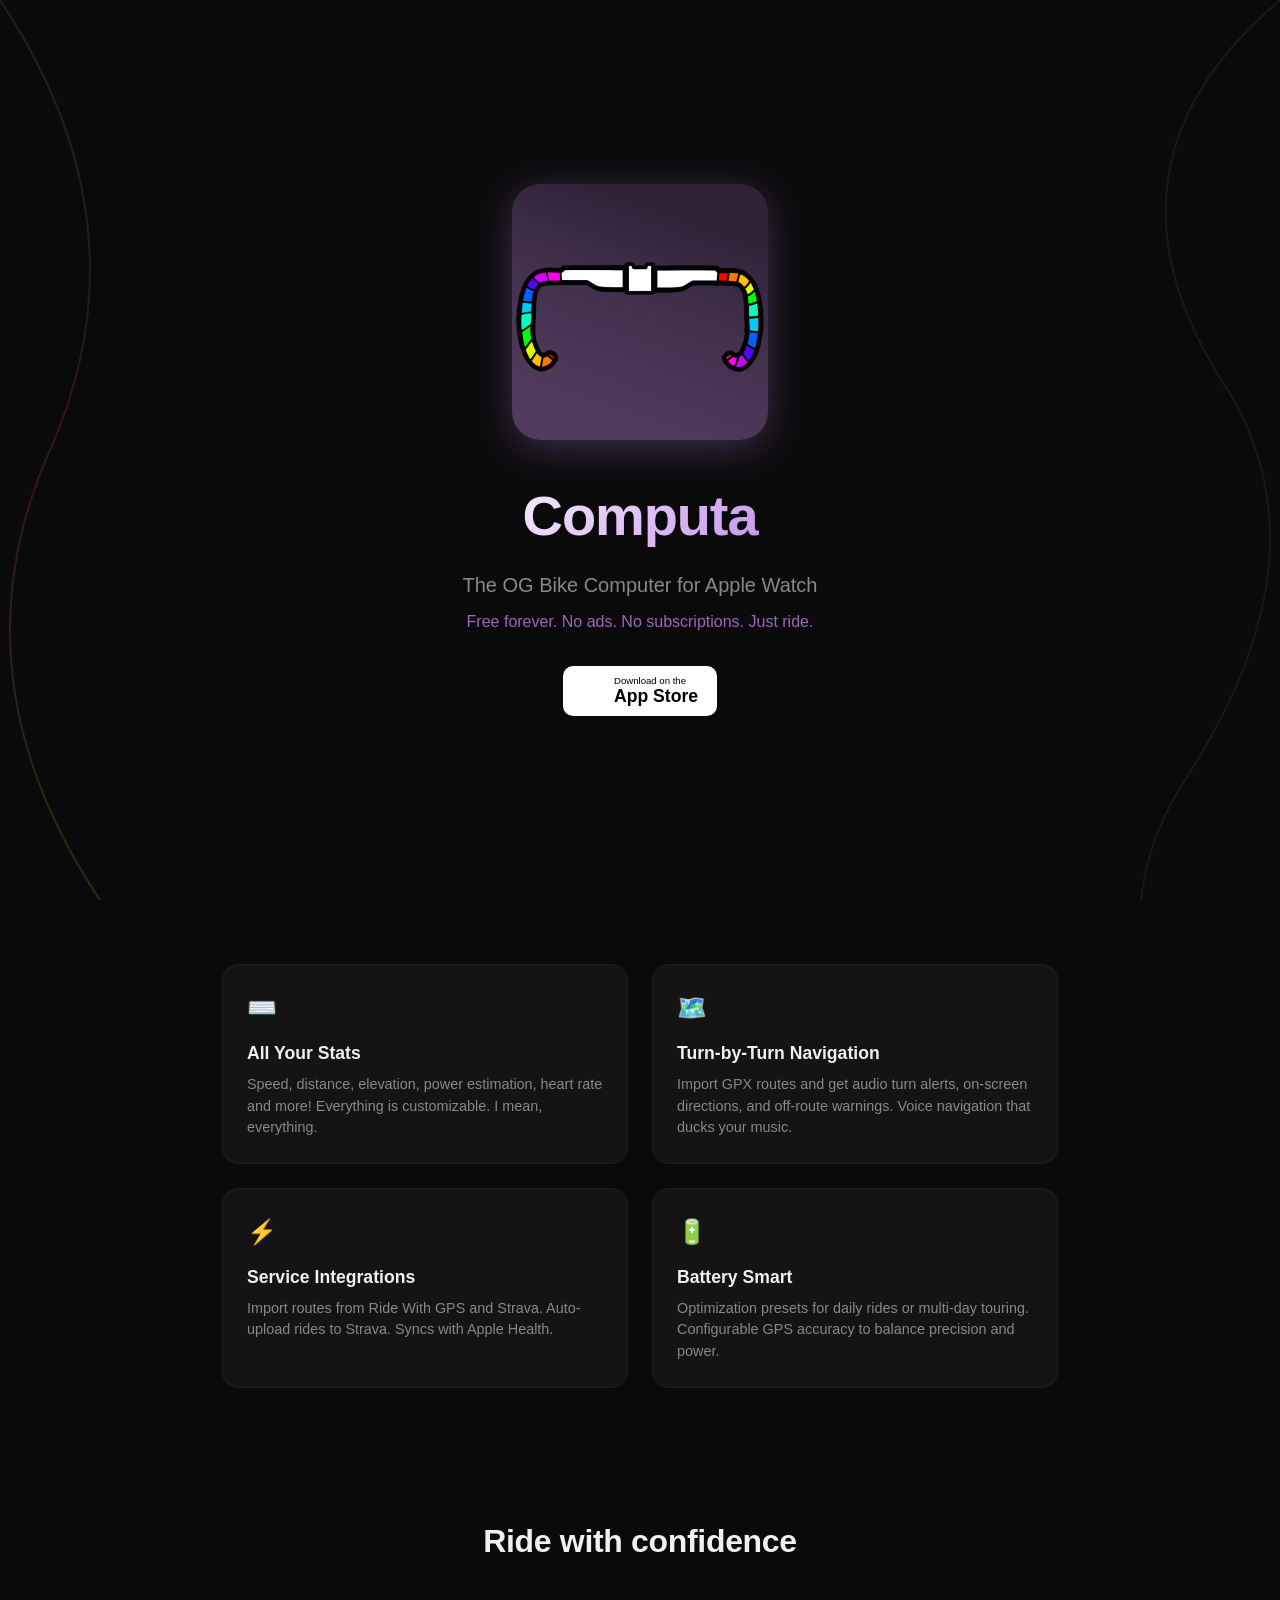
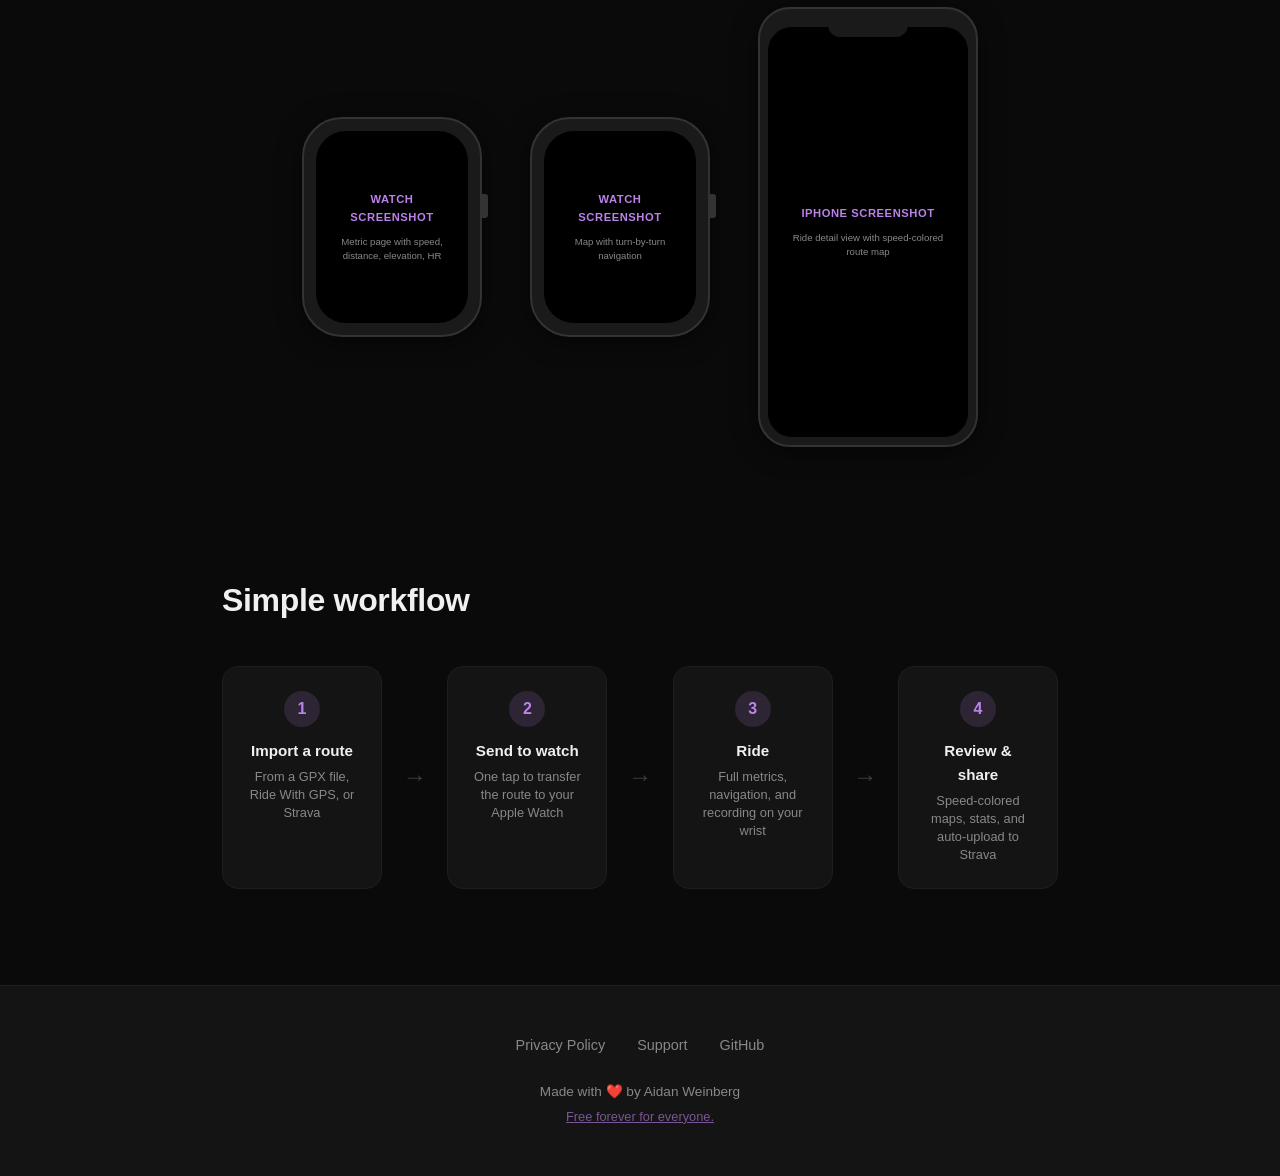
==== index.html @ 2094fc92 "gh page" ====
<!DOCTYPE html>
<html lang="en">

<head>
  <meta charset="UTF-8">
  <meta name="viewport" content="width=device-width, initial-scale=1.0">
  <title>Computa — OG Bike Computer</title>
  <link rel="icon" type="image/png" href="icon.png">
  <link rel="stylesheet" href="style.css">
</head>

<body>
  <!-- Decorative route lines -->
  <svg class="route-line route-line-1" viewBox="0 0 400 800" preserveAspectRatio="none">
    <path d="M 50 0 Q 200 200 100 400 Q 0 600 150 800" stroke="url(#routeGrad1)" stroke-width="2" fill="none"
      opacity="0.15" />
    <defs>
      <linearGradient id="routeGrad1" x1="0" y1="0" x2="0" y2="1">
        <stop offset="0%" stop-color="#bc82eb" />
        <stop offset="50%" stop-color="#ff6b6b" />
        <stop offset="100%" stop-color="#ffd93d" />
      </linearGradient>
    </defs>
  </svg>
  <svg class="route-line route-line-2" viewBox="0 0 400 800" preserveAspectRatio="none">
    <path d="M 350 0 Q 150 150 300 350 Q 400 500 250 700 Q 150 850 300 1000" stroke="url(#routeGrad2)" stroke-width="2"
      fill="none" opacity="0.1" />
    <defs>
      <linearGradient id="routeGrad2" x1="0" y1="0" x2="0" y2="1">
        <stop offset="0%" stop-color="#4ecdc4" />
        <stop offset="50%" stop-color="#bc82eb" />
        <stop offset="100%" stop-color="#ff6b6b" />
      </linearGradient>
    </defs>
  </svg>

  <!-- Hero -->
  <header class="hero">
    <div class="hero-content">
      <img src="icon.png" alt="Computa app icon" class="app-icon">
      <h1>Computa</h1>
      <p class="tagline">The OG Bike Computer for Apple Watch</p>
      <p class="subtitle">Free forever. No ads. No subscriptions. Just ride.</p>
      <a href="#" class="app-store-badge">
        <!-- Replace with actual App Store badge when available -->
        <div class="badge-placeholder">
          <svg width="24" height="24" viewBox="0 0 24 24" fill="white">
            <path
              d="M18.71 19.5c-.83 1.24-1.71 2.45-3.05 2.47-1.34.03-1.77-.79-3.29-.79-1.53 0-2 .77-3.27.82-1.31.05-2.3-1.32-3.14-2.53C4.25 17 2.94 12.45 4.7 9.39c.87-1.52 2.43-2.48 4.12-2.51 1.28-.02 2.5.87 3.29.87.78 0 2.26-1.07 3.8-.91.65.03 2.47.26 3.64 1.98-.09.06-2.17 1.28-2.15 3.81.03 3.02 2.65 4.03 2.68 4.04-.03.07-.42 1.44-1.38 2.83M13 3.5c.73-.83 1.94-1.46 2.94-1.5.13 1.17-.34 2.35-1.04 3.19-.69.85-1.83 1.51-2.95 1.42-.15-1.15.41-2.35 1.05-3.11z" />
          </svg>
          <div>
            <span class="badge-small">Download on the</span>
            <span class="badge-large">App Store</span>
          </div>
        </div>
      </a>
    </div>
  </header>

  <!-- Features -->
  <section class="features">
    <div class="feature-grid">
      <div class="feature">
        <div class="feature-icon">&#x2328;&#xFE0F;</div>
        <h3>All Your Stats</h3>
        <p>Speed, distance, elevation, power estimation, heart rate and more!
          Everything is customizable. I mean, everything.
        </p>
      </div>
      <div class="feature">
        <div class="feature-icon">&#x1F5FA;&#xFE0F;</div>
        <h3>Turn-by-Turn Navigation</h3>
        <p>Import GPX routes and get audio turn alerts, on-screen directions, and off-route warnings. Voice navigation
          that ducks your music.</p>
      </div>
      <div class="feature">
        <div class="feature-icon">&#x26A1;</div>
        <h3>Service Integrations</h3>
        <p>Import routes from Ride With GPS and Strava. Auto-upload rides to Strava. Syncs with Apple Health.</p>
      </div>
      <div class="feature">
        <div class="feature-icon">&#x1F50B;</div>
        <h3>Battery Smart</h3>
        <p>Optimization presets for daily rides or multi-day touring. Configurable GPS accuracy to balance precision and
          power.</p>
      </div>
    </div>
  </section>

  <!-- Device Preview -->
  <section class="preview">
    <h2>Ride with confidence</h2>
    <div class="device-row">
      <div class="watch-frame">
        <div class="watch-bezel">
          <div class="watch-screen">
            <!-- Placeholder for watch screenshot -->
            <div class="placeholder-content">
              <span class="placeholder-label">Watch screenshot</span>
              <span class="placeholder-detail">Metric page with speed, distance, elevation, HR</span>
            </div>
          </div>
        </div>
        <div class="watch-crown"></div>
      </div>

      <div class="watch-frame">
        <div class="watch-bezel">
          <div class="watch-screen">
            <!-- Placeholder for navigation screenshot -->
            <div class="placeholder-content">
              <span class="placeholder-label">Watch screenshot</span>
              <span class="placeholder-detail">Map with turn-by-turn navigation</span>
            </div>
          </div>
        </div>
        <div class="watch-crown"></div>
      </div>

      <div class="phone-frame">
        <div class="phone-notch"></div>
        <div class="phone-screen">
          <!-- Placeholder for phone screenshot -->
          <div class="placeholder-content">
            <span class="placeholder-label">iPhone screenshot</span>
            <span class="placeholder-detail">Ride detail view with speed-colored route map</span>
          </div>
        </div>
      </div>
    </div>
  </section>

  <!-- How it works -->
  <section class="how-it-works">
    <h2>Simple workflow</h2>
    <div class="steps">
      <div class="step">
        <div class="step-number">1</div>
        <h3>Import a route</h3>
        <p>From a GPX file, Ride With GPS, or Strava</p>
      </div>
      <div class="step-arrow">&rarr;</div>
      <div class="step">
        <div class="step-number">2</div>
        <h3>Send to watch</h3>
        <p>One tap to transfer the route to your Apple Watch</p>
      </div>
      <div class="step-arrow">&rarr;</div>
      <div class="step">
        <div class="step-number">3</div>
        <h3>Ride</h3>
        <p>Full metrics, navigation, and recording on your wrist</p>
      </div>
      <div class="step-arrow">&rarr;</div>
      <div class="step">
        <div class="step-number">4</div>
        <h3>Review & share</h3>
        <p>Speed-colored maps, stats, and auto-upload to Strava</p>
      </div>
    </div>
  </section>

  <!-- Footer -->
  <footer>
    <div class="footer-content">
      <div class="footer-links">
        <a href="privacy.html">Privacy Policy</a>
        <a href="support.html">Support</a>
        <a href="https://github.com/Aidan3445/OG-Bike-Computer">GitHub</a>
      </div>
      <p class="footer-note">Made with &#x2764;&#xFE0F; by Aidan Weinberg</p>
      <a class="footer-free" href="https://www.buymeacoffee.com/aidanweinberg" target="_blank"
        rel="noopener noreferrer">
        Free forever for everyone.
      </a>
    </div>
  </footer>
</body>

</html>
---- style.css ----
/* === Reset & Base === */
*, *::before, *::after {
    margin: 0;
    padding: 0;
    box-sizing: border-box;
}

:root {
    --accent: #bc82eb;
    --accent-dim: rgba(188, 130, 235, 0.15);
    --bg: #0a0a0a;
    --surface: #141414;
    --surface-2: #1e1e1e;
    --text: #f0f0f0;
    --text-dim: #888;
    --rainbow-1: #ff6b6b;
    --rainbow-2: #ffd93d;
    --rainbow-3: #6bcb77;
    --rainbow-4: #4ecdc4;
    --rainbow-5: #bc82eb;
}

html {
    scroll-behavior: smooth;
}

body {
    font-family: -apple-system, BlinkMacSystemFont, 'SF Pro Display', 'Helvetica Neue', sans-serif;
    background: var(--bg);
    color: var(--text);
    line-height: 1.6;
    overflow-x: hidden;
    position: relative;
}

/* === Decorative Route Lines === */
.route-line {
    position: fixed;
    top: 0;
    height: 100vh;
    width: 400px;
    pointer-events: none;
    z-index: 0;
}

.route-line-1 {
    left: -50px;
}

.route-line-2 {
    right: -50px;
}

/* === Hero === */
.hero {
    min-height: 100vh;
    display: flex;
    align-items: center;
    justify-content: center;
    text-align: center;
    position: relative;
    z-index: 1;
    padding: 2rem;
}

.hero-content {
    max-width: 600px;
}

.app-icon {
    width: 256px;
    height: 256px;
    border-radius: 28px;
    box-shadow: 0 8px 40px rgba(188, 130, 235, 0.3);
    margin-bottom: 1.5rem;
}

.hero h1 {
    font-size: 3.5rem;
    font-weight: 700;
    letter-spacing: -0.02em;
    background: linear-gradient(135deg, #fff 0%, var(--accent) 100%);
    -webkit-background-clip: text;
    -webkit-text-fill-color: transparent;
    background-clip: text;
}

.tagline {
    font-size: 1.25rem;
    color: var(--text-dim);
    margin-top: 0.5rem;
}

.subtitle {
    font-size: 1rem;
    color: var(--accent);
    margin-top: 0.5rem;
    opacity: 0.8;
}

.app-store-badge {
    display: inline-block;
    margin-top: 2rem;
    text-decoration: none;
}

.badge-placeholder {
    display: flex;
    align-items: center;
    gap: 0.5rem;
    background: #fff;
    color: #000;
    padding: 0.6rem 1.2rem;
    border-radius: 10px;
    transition: transform 0.2s;
}

.badge-placeholder:hover {
    transform: scale(1.05);
}

.badge-small {
    display: block;
    font-size: 0.6rem;
    line-height: 1;
    text-align: left;
}

.badge-large {
    display: block;
    font-size: 1.1rem;
    font-weight: 600;
    line-height: 1.2;
}

/* === Features === */
.features {
    position: relative;
    z-index: 1;
    padding: 4rem 2rem;
    max-width: 900px;
    margin: 0 auto;
}

.feature-grid {
    display: grid;
    grid-template-columns: repeat(2, 1fr);
    gap: 1.5rem;
}

.feature {
    background: var(--surface);
    border: 1px solid var(--surface-2);
    border-radius: 16px;
    padding: 1.5rem;
    transition: border-color 0.3s;
}

.feature:hover {
    border-color: var(--accent);
}

.feature-icon {
    font-size: 1.5rem;
    margin-bottom: 0.75rem;
}

.feature h3 {
    font-size: 1.1rem;
    font-weight: 600;
    margin-bottom: 0.4rem;
}

.feature p {
    font-size: 0.9rem;
    color: var(--text-dim);
    line-height: 1.5;
}

/* === Device Preview === */
.preview {
    position: relative;
    z-index: 1;
    padding: 4rem 2rem;
    text-align: center;
}

.preview h2, .how-it-works h2 {
    font-size: 2rem;
    font-weight: 700;
    margin-bottom: 2.5rem;
    letter-spacing: -0.01em;
}

.device-row {
    display: flex;
    align-items: center;
    justify-content: center;
    gap: 3rem;
    flex-wrap: wrap;
}

/* Watch frame */
.watch-frame {
    position: relative;
}

.watch-bezel {
    width: 180px;
    height: 220px;
    background: #1a1a1a;
    border-radius: 40px;
    padding: 12px;
    border: 2px solid #333;
    box-shadow: 0 4px 24px rgba(0,0,0,0.5);
}

.watch-screen {
    width: 100%;
    height: 100%;
    background: #000;
    border-radius: 30px;
    display: flex;
    align-items: center;
    justify-content: center;
    overflow: hidden;
}

.watch-crown {
    position: absolute;
    right: -6px;
    top: 35%;
    width: 6px;
    height: 24px;
    background: #333;
    border-radius: 0 3px 3px 0;
}

/* Phone frame */
.phone-frame {
    width: 220px;
    height: 440px;
    background: #1a1a1a;
    border-radius: 32px;
    padding: 8px;
    border: 2px solid #333;
    box-shadow: 0 4px 24px rgba(0,0,0,0.5);
    position: relative;
    display: flex;
    flex-direction: column;
}

.phone-notch {
    width: 80px;
    height: 20px;
    background: #1a1a1a;
    border-radius: 0 0 12px 12px;
    margin: 0 auto;
    position: relative;
    z-index: 2;
}

.phone-screen {
    flex: 1;
    background: #000;
    border-radius: 24px;
    display: flex;
    align-items: center;
    justify-content: center;
    margin-top: -10px;
    overflow: hidden;
}

/* Placeholder content for device screens */
.placeholder-content {
    display: flex;
    flex-direction: column;
    align-items: center;
    gap: 0.5rem;
    padding: 1rem;
    text-align: center;
}

.placeholder-label {
    font-size: 0.7rem;
    font-weight: 600;
    color: var(--accent);
    text-transform: uppercase;
    letter-spacing: 0.05em;
}

.placeholder-detail {
    font-size: 0.6rem;
    color: var(--text-dim);
    line-height: 1.4;
}

/* === How It Works === */
.how-it-works {
    position: relative;
    z-index: 1;
    padding: 4rem 2rem;
    max-width: 900px;
    margin: 0 auto;
}

.steps {
    display: grid;
    align-items: center;
    justify-content: center;
    gap: 1rem;
    grid-template-columns: repeat(7, 1fr);
}

.step {
    background: var(--surface);
    border: 1px solid var(--surface-2);
    border-radius: 16px;
    padding: 1.5rem;
    text-align: center;
    width: 160px;
    transition: border-color 0.3s;
    height: 100%;
}

.step:hover {
    border-color: var(--accent);
}

.step-number {
    width: 36px;
    height: 36px;
    line-height: 36px;
    border-radius: 50%;
    background: var(--accent-dim);
    color: var(--accent);
    font-weight: 700;
    font-size: 1rem;
    margin: 0 auto 0.75rem;
}

.step h3 {
    font-size: 0.95rem;
    font-weight: 600;
    margin-bottom: 0.3rem;
}

.step p {
    font-size: 0.8rem;
    color: var(--text-dim);
    line-height: 1.4;
}

.step-arrow {
    font-size: 1.5rem;
    color: var(--text-dim);
    opacity: 0.4;
    margin: 0 auto;
}

/* === Footer === */
footer {
    position: relative;
    z-index: 1;
    padding: 3rem 2rem;
    border-top: 1px solid var(--surface-2);
    margin-top: 2rem;
    background: var(--surface);
}

.footer-content {
    max-width: 600px;
    margin: 0 auto;
    text-align: center;
}

.footer-links {
    display: flex;
    justify-content: center;
    gap: 2rem;
    margin-bottom: 1.5rem;
}

.footer-links a {
    color: var(--text-dim);
    text-decoration: none;
    font-size: 0.9rem;
    transition: color 0.2s;
}

.footer-links a:hover {
    color: var(--accent);
}

.footer-note {
    font-size: 0.85rem;
    color: var(--text-dim);
}

.footer-free {
    font-size: 0.8rem;
    color: var(--accent);
    opacity: 0.6;
    margin-top: 0.25rem;
}

/* === Responsive === */
@media (max-width: 700px) {
    .hero h1 {
        font-size: 2.5rem;
    }

    .feature-grid {
        grid-template-columns: 1fr;
    }

    .device-row {
        gap: 2rem;
    }

    .steps {
        flex-direction: column;
    }

    .step-arrow {
        transform: rotate(90deg);
    }

    .step {
        width: 100%;
        max-width: 280px;
    }

    .route-line {
        display: none;
    }
}
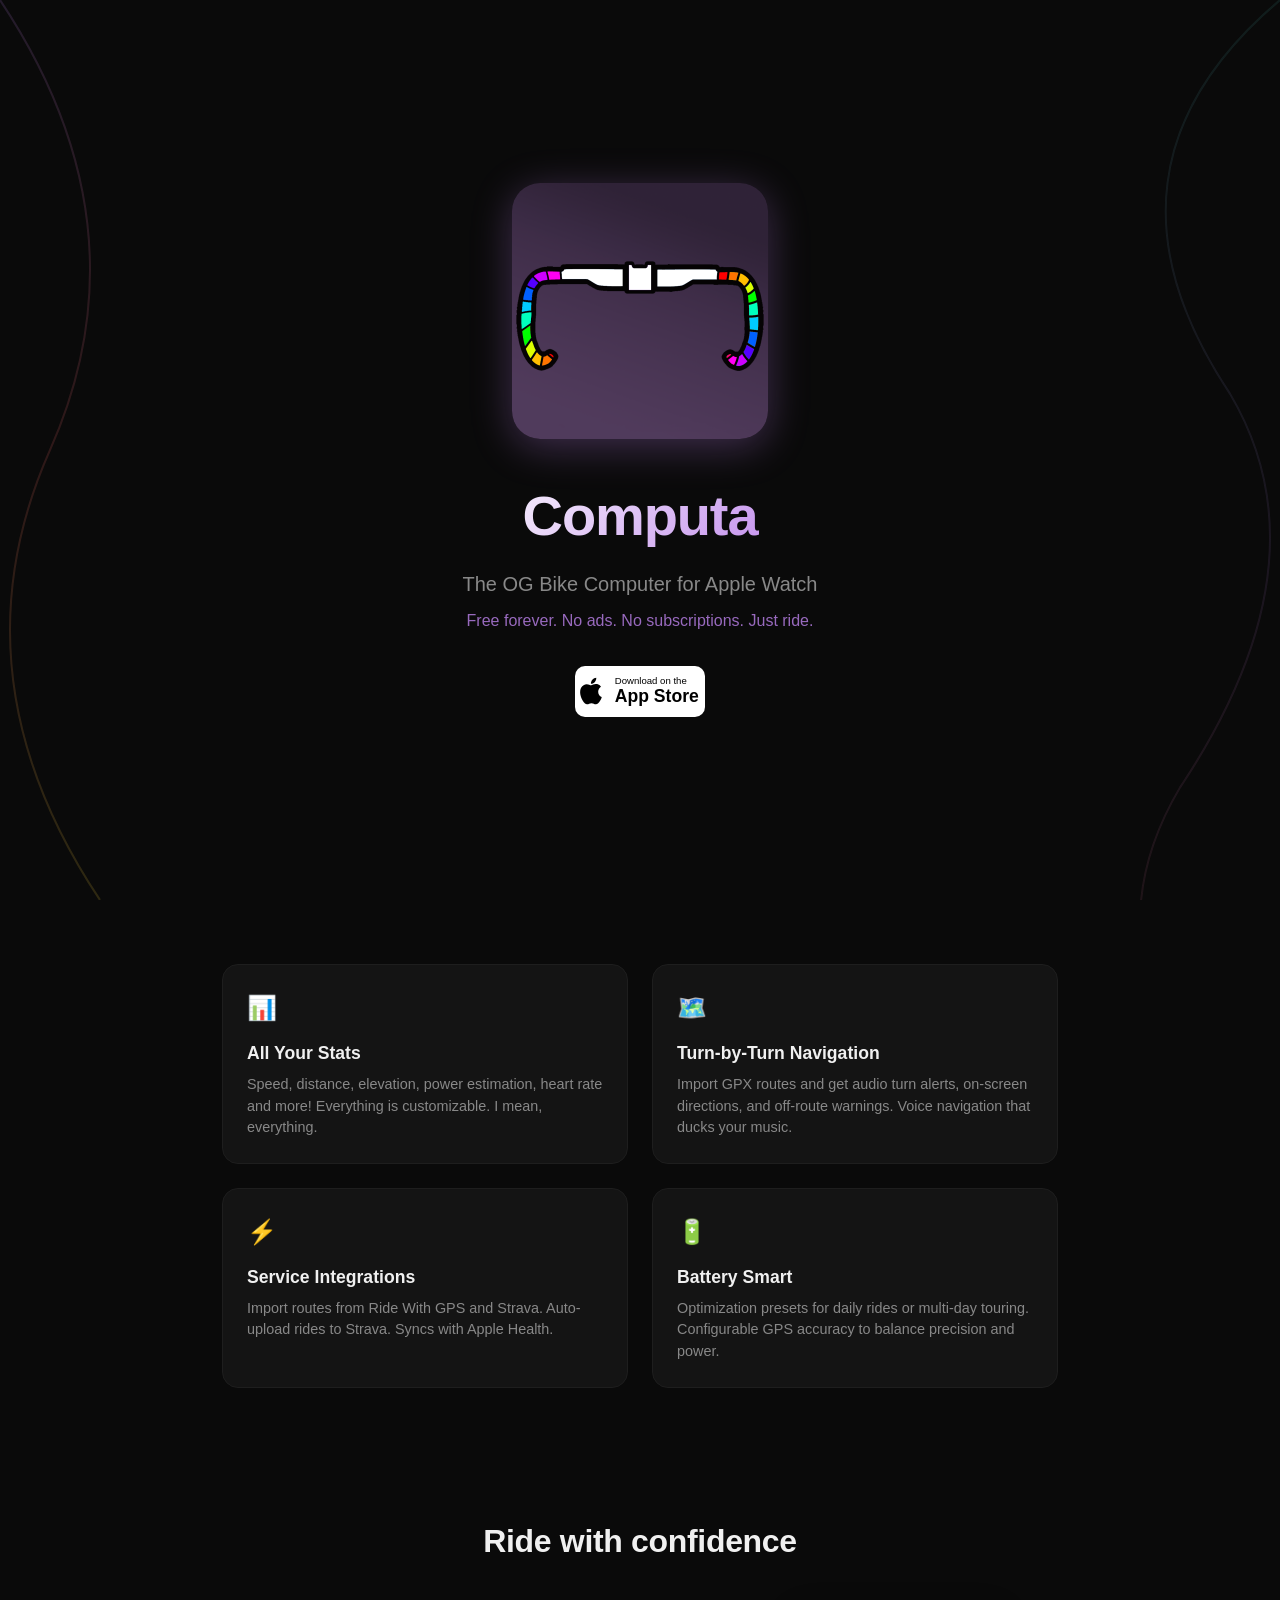
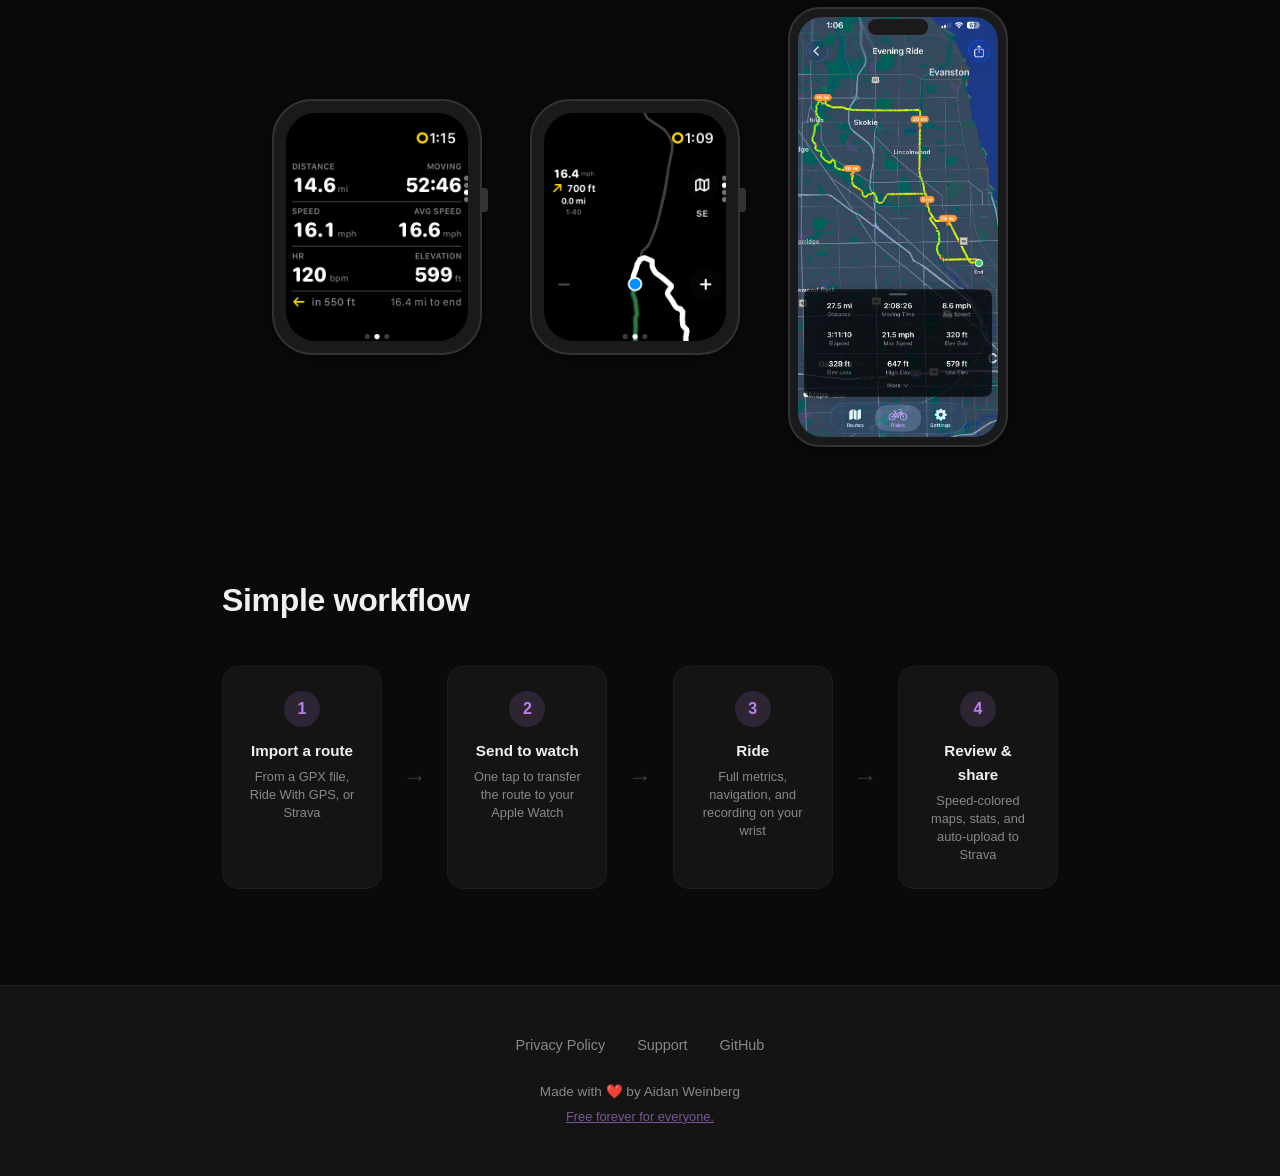
==== commit 40a62723: "add ss" ====
--- a/index.html
+++ b/index.html
@@ -44,7 +44,7 @@
       <a href="#" class="app-store-badge">
         <!-- Replace with actual App Store badge when available -->
         <div class="badge-placeholder">
-          <svg width="24" height="24" viewBox="0 0 24 24" fill="white">
+          <svg width="32" height="32" viewBox="0 0 24 24" fill="black">
             <path
               d="M18.71 19.5c-.83 1.24-1.71 2.45-3.05 2.47-1.34.03-1.77-.79-3.29-.79-1.53 0-2 .77-3.27.82-1.31.05-2.3-1.32-3.14-2.53C4.25 17 2.94 12.45 4.7 9.39c.87-1.52 2.43-2.48 4.12-2.51 1.28-.02 2.5.87 3.29.87.78 0 2.26-1.07 3.8-.91.65.03 2.47.26 3.64 1.98-.09.06-2.17 1.28-2.15 3.81.03 3.02 2.65 4.03 2.68 4.04-.03.07-.42 1.44-1.38 2.83M13 3.5c.73-.83 1.94-1.46 2.94-1.5.13 1.17-.34 2.35-1.04 3.19-.69.85-1.83 1.51-2.95 1.42-.15-1.15.41-2.35 1.05-3.11z" />
           </svg>
@@ -61,7 +61,7 @@
   <section class="features">
     <div class="feature-grid">
       <div class="feature">
-        <div class="feature-icon">&#x2328;&#xFE0F;</div>
+        <div class="feature-icon">&#x1F4CA;&#xFE0F;</div>
         <h3>All Your Stats</h3>
         <p>Speed, distance, elevation, power estimation, heart rate and more!
           Everything is customizable. I mean, everything.
@@ -94,11 +94,7 @@
       <div class="watch-frame">
         <div class="watch-bezel">
           <div class="watch-screen">
-            <!-- Placeholder for watch screenshot -->
-            <div class="placeholder-content">
-              <span class="placeholder-label">Watch screenshot</span>
-              <span class="placeholder-detail">Metric page with speed, distance, elevation, HR</span>
-            </div>
+            <img src="watch-stat.png" alt="Watch metrics page showing speed, distance, elevation, and heart rate">
           </div>
         </div>
         <div class="watch-crown"></div>
@@ -107,11 +103,7 @@
       <div class="watch-frame">
         <div class="watch-bezel">
           <div class="watch-screen">
-            <!-- Placeholder for navigation screenshot -->
-            <div class="placeholder-content">
-              <span class="placeholder-label">Watch screenshot</span>
-              <span class="placeholder-detail">Map with turn-by-turn navigation</span>
-            </div>
+            <img src="watch-map.png" alt="Watch map with turn-by-turn navigation">
           </div>
         </div>
         <div class="watch-crown"></div>
@@ -120,11 +112,7 @@
       <div class="phone-frame">
         <div class="phone-notch"></div>
         <div class="phone-screen">
-          <!-- Placeholder for phone screenshot -->
-          <div class="placeholder-content">
-            <span class="placeholder-label">iPhone screenshot</span>
-            <span class="placeholder-detail">Ride detail view with speed-colored route map</span>
-          </div>
+          <img src="phone.png" alt="iPhone ride detail view with speed-colored route map">
         </div>
       </div>
     </div>
--- a/style.css
+++ b/style.css
@@ -110,7 +110,7 @@
     gap: 0.5rem;
     background: #fff;
     color: #000;
-    padding: 0.6rem 1.2rem;
+    padding: 0.6rem 0.4rem 0.6rem 0rem;
     border-radius: 10px;
     transition: transform 0.2s;
 }
@@ -206,8 +206,8 @@
 }
 
 .watch-bezel {
-    width: 180px;
-    height: 220px;
+    width: 210px;
+    height: 256px;
     background: #1a1a1a;
     border-radius: 40px;
     padding: 12px;
@@ -224,6 +224,12 @@
     align-items: center;
     justify-content: center;
     overflow: hidden;
+}
+
+.watch-screen img {
+    width: 100%;
+    height: 100%;
+    object-fit: cover;
 }
 
 .watch-crown {
@@ -242,7 +248,7 @@
     height: 440px;
     background: #1a1a1a;
     border-radius: 32px;
-    padding: 8px;
+    padding: 8px 8px 8px 8px;
     border: 2px solid #333;
     box-shadow: 0 4px 24px rgba(0,0,0,0.5);
     position: relative;
@@ -251,13 +257,14 @@
 }
 
 .phone-notch {
-    width: 80px;
-    height: 20px;
+    width: 60px;
+    height: 16px;
     background: #1a1a1a;
-    border-radius: 0 0 12px 12px;
+    border-radius: 12px;
     margin: 0 auto;
     position: relative;
     z-index: 2;
+    transform: translateY(2px);
 }
 
 .phone-screen {
@@ -267,8 +274,14 @@
     display: flex;
     align-items: center;
     justify-content: center;
-    margin-top: -10px;
+    margin-top: -16px;
     overflow: hidden;
+}
+
+.phone-screen img {
+    width: 100%;
+    object-fit: contain;
+    object-position: top;
 }
 
 /* Placeholder content for device screens */
